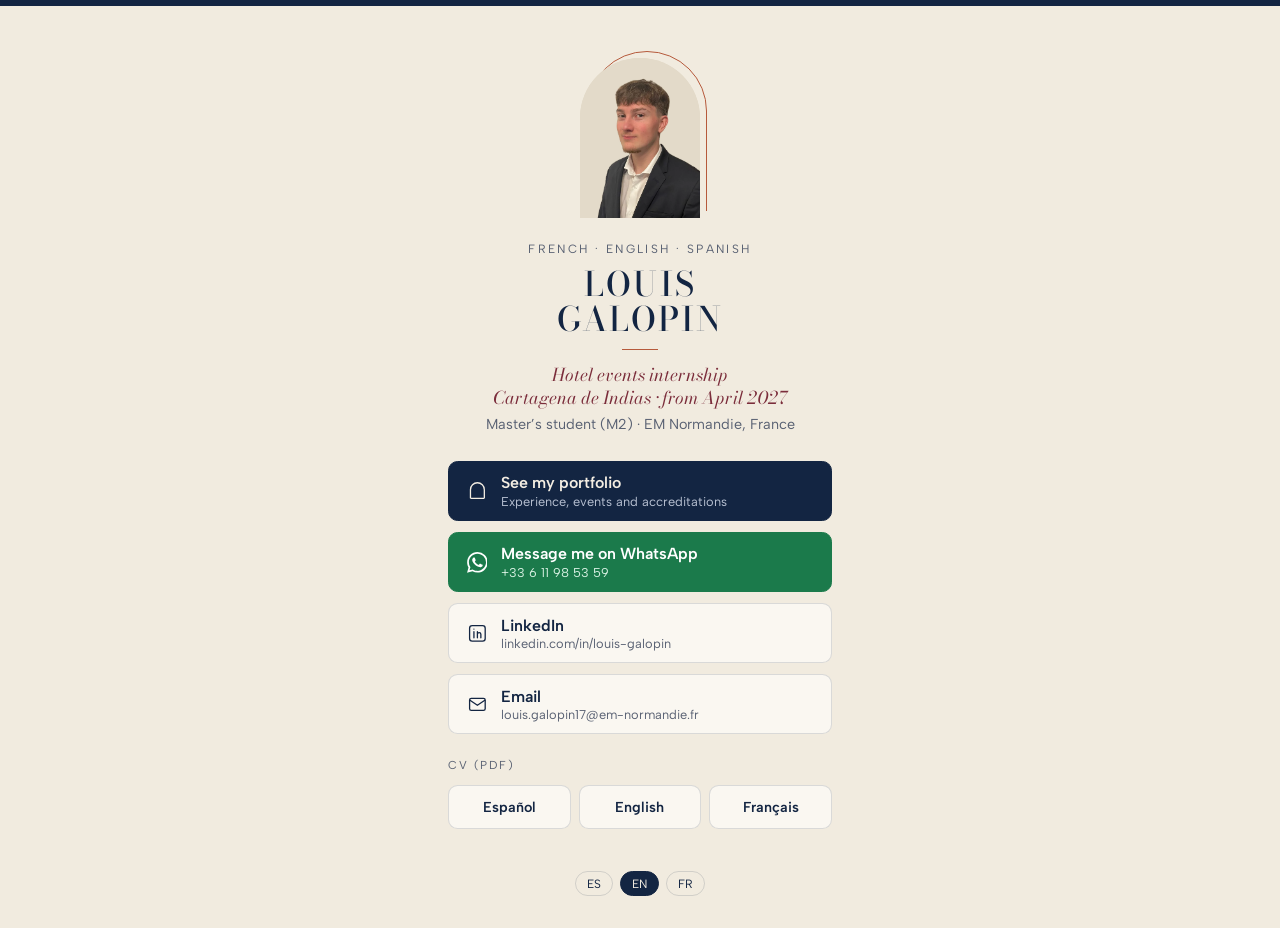
==== liens/index.html @ 1f198abb "Publish portfolio site Co-Authored-By: Claude Opus 5.5 <noreply@anthropic.com> Claude-Session: https" ====
<!doctype html>
<html lang="es">
<head>
<meta charset="utf-8">
<meta name="viewport" content="width=device-width, initial-scale=1, viewport-fit=cover">
<title>Louis Galopin · Enlaces</title>
<meta name="description" content="Portafolio, hoja de vida, WhatsApp y LinkedIn de Louis Galopin, estudiante de Máster 2 en EM Normandie.">
<meta name="theme-color" content="#132542">
<meta property="og:title" content="Louis Galopin · Práctica en eventos hoteleros">
<meta property="og:description" content="Portafolio, hoja de vida, WhatsApp y LinkedIn.">
<meta property="og:image" content="https://louisgalopin.github.io/og-image.jpg">
<meta property="og:url" content="https://louisgalopin.github.io/liens/">
<link rel="icon" href="../favicon.svg" type="image/svg+xml">
<link rel="apple-touch-icon" href="../apple-touch-icon.png">
<link rel="preconnect" href="https://fonts.googleapis.com">
<link rel="preconnect" href="https://fonts.gstatic.com" crossorigin>
<link rel="stylesheet" href="https://fonts.googleapis.com/css2?family=Albert+Sans:wght@400;500;600&family=Bodoni+Moda:ital,opsz,wght@0,6..96,400..600;1,6..96,400..600&display=swap">
<style>
:root{--paper:#faf7f1;--ivory:#f1ebdf;--navy:#132542;--ink:#1a2233;--muted:#586072;--bordeaux:#7b2d3b;--terracotta:#b65a3c;--gold:#e2b49b;--line:rgba(19,37,66,.14);--wa:#1b7a4b}
*{box-sizing:border-box}
html,body{margin:0}
body{min-height:100vh;background:var(--ivory);color:var(--ink);font-family:"Albert Sans","Segoe UI",system-ui,sans-serif;display:flex;flex-direction:column;align-items:center}
.top{width:100%;height:6px;background:var(--navy)}
main{width:100%;max-width:26rem;padding:2.5rem 1rem 2rem;display:flex;flex-direction:column;align-items:center;text-align:center}
.arch{position:relative;width:7.5rem;height:10rem;margin:.75rem 0 1.5rem}
.arch img{position:absolute;inset:0;width:100%;height:100%;object-fit:cover;object-position:50% 18%;border-radius:3.75rem 3.75rem 0 0;background:#e3dac8}
.arch svg{position:absolute;left:.45rem;top:-.45rem;overflow:visible}
.langs{font-size:.75rem;letter-spacing:.2em;text-transform:uppercase;color:var(--muted);margin:0}
h1{font-family:"Bodoni Moda",Didot,Georgia,serif;font-weight:500;font-size:2.1rem;letter-spacing:.06em;line-height:1.05;color:var(--navy);margin:.6rem 0 .8rem}
.rule{width:2.2rem;height:1px;background:var(--terracotta);margin:0 auto}
.tag{font-family:"Bodoni Moda",Didot,Georgia,serif;font-style:italic;font-size:1.1rem;line-height:1.35;color:var(--bordeaux);margin:.8rem 0 .3rem}
.sub{font-size:.9rem;color:var(--muted);margin:0 0 1.75rem}
nav{width:100%;display:grid;gap:.7rem}
.l{display:flex;align-items:center;gap:.85rem;min-height:3.4rem;padding:.7rem 1.1rem;border-radius:.6rem;background:var(--paper);border:1px solid var(--line);color:var(--navy);text-decoration:none;font-weight:600;font-size:1rem;text-align:left;transition:transform .25s ease,border-color .25s ease,background .25s ease}
.l:hover{transform:translateY(-2px);border-color:var(--navy)}
.l:focus-visible{outline:2px solid var(--navy);outline-offset:3px}
.l svg{flex:none;width:1.3rem;height:1.3rem}
.l span{flex:1}
.l small{display:block;font-weight:400;font-size:.8rem;color:var(--muted);margin-top:.1rem}
.l.primary{background:var(--navy);color:#f3ede2;border-color:var(--navy)}
.l.primary small{color:#b9c2d3}
.l.wa{background:var(--wa);color:#fff;border-color:var(--wa)}
.l.wa small{color:#d6efe1}
.cv{display:grid;grid-template-columns:repeat(3,minmax(0,1fr));gap:.5rem}
.cv a{min-height:2.75rem;display:flex;align-items:center;justify-content:center;gap:.35rem;border-radius:.6rem;background:var(--paper);border:1px solid var(--line);color:var(--navy);text-decoration:none;font-weight:600;font-size:.9rem}
.cv a:hover{border-color:var(--navy)}
.cv-label{font-size:.72rem;letter-spacing:.16em;text-transform:uppercase;color:var(--muted);margin:.8rem 0 .1rem;text-align:left}
footer{margin-top:2rem;font-size:.75rem;color:var(--muted)}
footer a{color:var(--muted)}
.switch{display:flex;gap:.4rem;justify-content:center;margin-top:.6rem}
.switch button{font:inherit;font-size:.75rem;border:1px solid var(--line);background:transparent;border-radius:999px;padding:.3rem .7rem;color:var(--navy);cursor:pointer}
.switch button[aria-pressed="true"]{background:var(--navy);color:#f3ede2;border-color:var(--navy)}
@media (prefers-reduced-motion:reduce){.l{transition:none}.l:hover{transform:none}}
</style>
</head>
<body>
<div class="top"></div>
<main>
  <div class="arch">
    <svg width="120" height="160" viewBox="0 0 120 160" aria-hidden="true"><path d="M.5 160V60A59.5 59.5 0 0 1 119.5 60V160" fill="none" stroke="#b65a3c" stroke-width="1"/></svg>
    <img src="../images/louis-galopin.webp" alt="Louis Galopin" width="120" height="160">
  </div>
  <p class="langs" data-t="langs">Francés · Inglés · Español</p>
  <h1>LOUIS<br>GALOPIN</h1>
  <div class="rule"></div>
  <p class="tag" data-t="tag">Práctica en eventos hoteleros<br>Cartagena de Indias · desde abril de 2027</p>
  <p class="sub" data-t="sub">Estudiante de Máster 2 · EM Normandie, Francia</p>

  <nav aria-label="Enlaces">
    <a class="l primary" href="../?ref=liens" data-goatcounter-click="liens-portfolio">
      <svg viewBox="0 0 24 24" fill="none" stroke="currentColor" stroke-width="1.5" aria-hidden="true"><path d="M4 20V10a8 8 0 0 1 16 0v10M4 20h16"/></svg>
      <span><span data-t="port">Ver mi portafolio</span><small data-t="portSub">Experiencia, eventos y acreditaciones</small></span>
    </a>
    <a class="l wa" id="wa" href="https://wa.me/33611985359" target="_blank" rel="noopener noreferrer" data-goatcounter-click="liens-whatsapp">
      <svg viewBox="0 0 24 24" fill="currentColor" aria-hidden="true"><path d="M12.05 0C5.5 0 .16 5.33.16 11.89c0 2.1.55 4.14 1.59 5.95L.06 24l6.3-1.65a11.9 11.9 0 0 0 5.69 1.45c6.55 0 11.89-5.34 11.89-11.9 0-3.17-1.24-6.16-3.48-8.41A11.82 11.82 0 0 0 12.05 0m0 21.78a9.87 9.87 0 0 1-5.03-1.37l-.36-.22-3.74.98 1-3.65-.24-.37a9.86 9.86 0 0 1-1.51-5.26c0-5.45 4.44-9.88 9.89-9.88 2.64 0 5.12 1.03 6.99 2.9a9.82 9.82 0 0 1 2.89 7c0 5.45-4.44 9.88-9.89 9.88m5.42-7.4c-.3-.15-1.76-.87-2.03-.97-.27-.1-.47-.15-.67.15-.2.3-.77.97-.94 1.16-.17.2-.35.22-.64.08-.3-.15-1.26-.47-2.39-1.48-.88-.79-1.48-1.76-1.65-2.06-.17-.3-.02-.46.13-.6.13-.14.3-.35.45-.52.15-.18.2-.3.3-.5.1-.2.05-.37-.03-.52-.07-.15-.67-1.61-.91-2.21-.24-.58-.49-.5-.67-.51h-.57c-.2 0-.52.07-.79.37-.27.3-1.04 1.02-1.04 2.48 0 1.46 1.07 2.88 1.21 3.07.15.2 2.1 3.2 5.08 4.49.71.31 1.26.49 1.7.63.71.22 1.36.19 1.87.12.57-.09 1.76-.72 2-1.41.25-.7.25-1.29.18-1.42-.08-.12-.28-.2-.57-.34"/></svg>
      <span><span data-t="wa">Escríbame por WhatsApp</span><small>+33 6 11 98 53 59</small></span>
    </a>
    <a class="l" href="https://www.linkedin.com/in/louis-galopin/" target="_blank" rel="noopener noreferrer" data-goatcounter-click="liens-linkedin">
      <svg viewBox="0 0 24 24" fill="none" stroke="currentColor" stroke-width="1.5" aria-hidden="true"><rect x="3" y="3" width="18" height="18" rx="3"/><path d="M8 10v7M8 7v.01M12 17v-4a2 2 0 0 1 4 0v4M12 10v7" stroke-linecap="round"/></svg>
      <span>LinkedIn<small>linkedin.com/in/louis-galopin</small></span>
    </a>
    <a class="l" href="mailto:louis.galopin17@em-normandie.fr" data-goatcounter-click="liens-email">
      <svg viewBox="0 0 24 24" fill="none" stroke="currentColor" stroke-width="1.5" aria-hidden="true"><rect x="3" y="5" width="18" height="14" rx="2"/><path d="M3 7l9 6 9-6"/></svg>
      <span><span data-t="mail">Correo</span><small>louis.galopin17@em-normandie.fr</small></span>
    </a>
    <p class="cv-label" data-t="cv">Hoja de vida (PDF)</p>
    <div class="cv">
      <a href="../cv/Louis_GALOPIN_CV_ES.pdf" download data-goatcounter-click="liens-cv-es">Español</a>
      <a href="../cv/Louis_GALOPIN_CV_EN.pdf" download data-goatcounter-click="liens-cv-en">English</a>
      <a href="../cv/Louis_GALOPIN_CV_FR.pdf" download data-goatcounter-click="liens-cv-fr">Français</a>
    </div>
  </nav>

  <footer>
    <div class="switch" role="group" aria-label="Idioma">
      <button type="button" data-lang="es">ES</button><button type="button" data-lang="en">EN</button><button type="button" data-lang="fr">FR</button>
    </div>
  </footer>
</main>
<script>
// Code GoatCounter (le même que dans src/config/site.ts). Vide = pas de comptage.
var GOATCOUNTER = "";
var T = {
  es: {langs:"Francés · Inglés · Español", tag:"Práctica en eventos hoteleros<br>Cartagena de Indias · desde abril de 2027", sub:"Estudiante de Máster 2 · EM Normandie, Francia", port:"Ver mi portafolio", portSub:"Experiencia, eventos y acreditaciones", wa:"Escríbame por WhatsApp", mail:"Correo", cv:"Hoja de vida (PDF)", msg:"Hola Louis, conocí su portafolio y me gustaría hablar con usted sobre una práctica."},
  en: {langs:"French · English · Spanish", tag:"Hotel events internship<br>Cartagena de Indias · from April 2027", sub:"Master’s student (M2) · EM Normandie, France", port:"See my portfolio", portSub:"Experience, events and accreditations", wa:"Message me on WhatsApp", mail:"Email", cv:"CV (PDF)", msg:"Hello Louis, I came across your portfolio and would like to talk with you about an internship."},
  fr: {langs:"Français · Anglais · Espagnol", tag:"Stage en événementiel hôtelier<br>Carthagène des Indes · dès avril 2027", sub:"Étudiant en Master 2 · EM Normandie", port:"Voir mon portfolio", portSub:"Expériences, événements et accréditations", wa:"Écrivez-moi sur WhatsApp", mail:"E-mail", cv:"CV (PDF)", msg:"Bonjour Louis, j’ai découvert votre portfolio et j’aimerais échanger avec vous au sujet d’un stage."}
};
function setLang(l){
  var d=T[l]||T.es; document.documentElement.lang=l;
  document.querySelectorAll("[data-t]").forEach(function(el){ var k=el.getAttribute("data-t"); if(d[k]!=null) el.innerHTML=d[k]; });
  document.getElementById("wa").href="https://wa.me/33611985359?text="+encodeURIComponent(d.msg);
  document.querySelectorAll(".switch button").forEach(function(b){ b.setAttribute("aria-pressed", String(b.dataset.lang===l)); });
}
var pref=(navigator.language||"es").slice(0,2); setLang(T[pref]?pref:"es");
document.querySelectorAll(".switch button").forEach(function(b){ b.addEventListener("click",function(){ setLang(b.dataset.lang); }); });
if (GOATCOUNTER) { var s=document.createElement("script"); s.async=true; s.src="https://gc.zgo.at/count.js"; s.dataset.goatcounter="https://"+GOATCOUNTER+".goatcounter.com/count"; document.head.appendChild(s); }
</script>
</body>
</html>
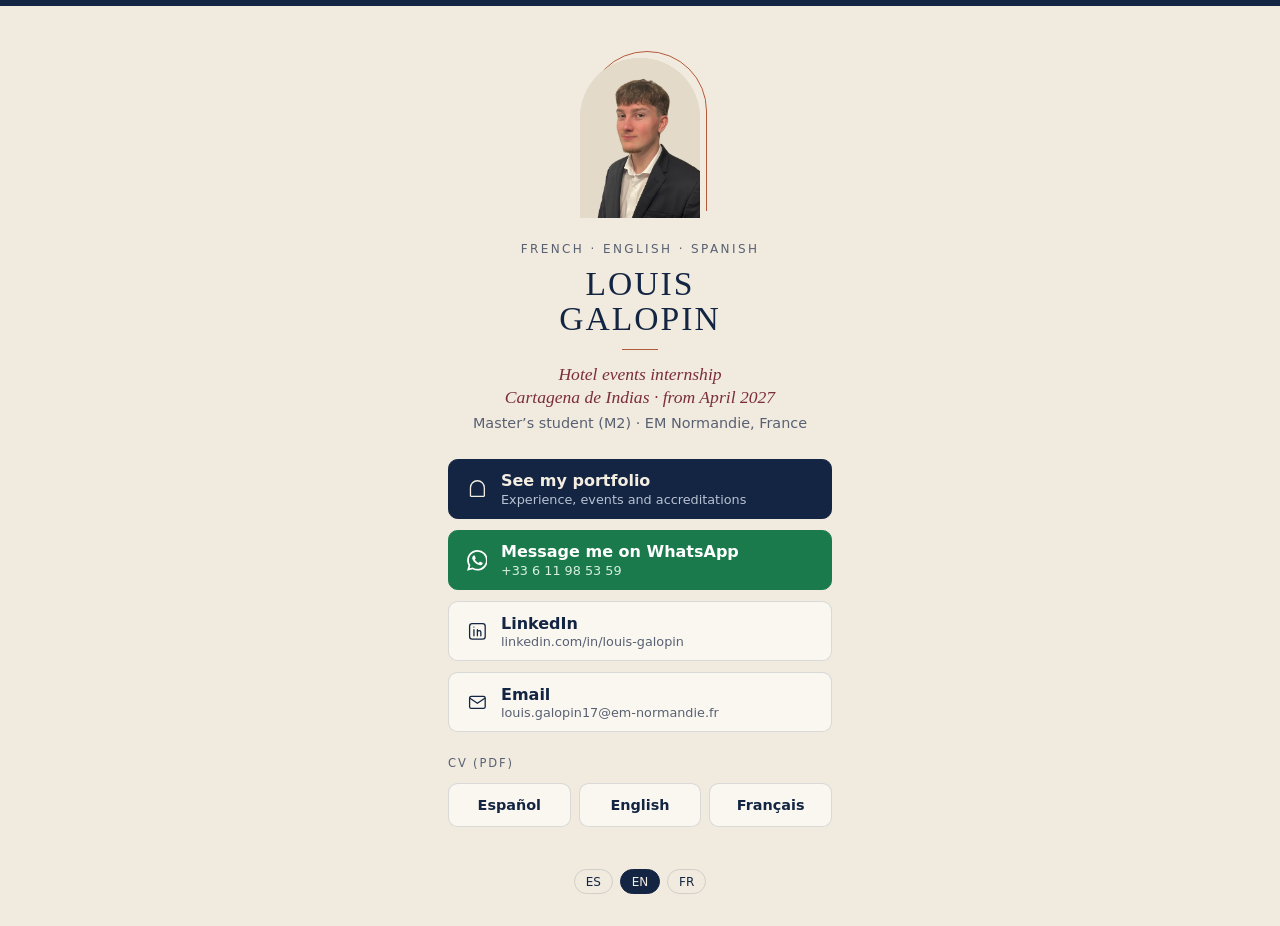
==== commit ce2fe9b0: "Basic security headers and image protection (watermarked accreditations) Co-Authored-By: Claude Opus" ====
--- a/liens/index.html
+++ b/liens/index.html
@@ -2,6 +2,8 @@
 <html lang="es">
 <head>
 <meta charset="utf-8">
+<meta http-equiv="Content-Security-Policy" content="default-src 'self'; script-src 'self' https://gc.zgo.at; style-src 'self' 'unsafe-inline' https://fonts.googleapis.com; font-src https://fonts.gstatic.com; img-src 'self' data: https://*.goatcounter.com; connect-src 'self' https://*.goatcounter.com; object-src 'none'; base-uri 'self'; form-action 'none'">
+<meta name="referrer" content="strict-origin-when-cross-origin">
 <meta name="viewport" content="width=device-width, initial-scale=1, viewport-fit=cover">
 <title>Louis Galopin · Enlaces</title>
 <meta name="description" content="Portafolio, hoja de vida, WhatsApp y LinkedIn de Louis Galopin, estudiante de Máster 2 en EM Normandie.">
@@ -23,7 +25,7 @@
 .top{width:100%;height:6px;background:var(--navy)}
 main{width:100%;max-width:26rem;padding:2.5rem 1rem 2rem;display:flex;flex-direction:column;align-items:center;text-align:center}
 .arch{position:relative;width:7.5rem;height:10rem;margin:.75rem 0 1.5rem}
-.arch img{position:absolute;inset:0;width:100%;height:100%;object-fit:cover;object-position:50% 18%;border-radius:3.75rem 3.75rem 0 0;background:#e3dac8}
+.arch img{-webkit-user-drag:none;user-select:none;-webkit-touch-callout:none;pointer-events:none;position:absolute;inset:0;width:100%;height:100%;object-fit:cover;object-position:50% 18%;border-radius:3.75rem 3.75rem 0 0;background:#e3dac8}
 .arch svg{position:absolute;left:.45rem;top:-.45rem;overflow:visible}
 .langs{font-size:.75rem;letter-spacing:.2em;text-transform:uppercase;color:var(--muted);margin:0}
 h1{font-family:"Bodoni Moda",Didot,Georgia,serif;font-weight:500;font-size:2.1rem;letter-spacing:.06em;line-height:1.05;color:var(--navy);margin:.6rem 0 .8rem}
@@ -97,23 +99,6 @@
     </div>
   </footer>
 </main>
-<script>
-// Code GoatCounter (le même que dans src/config/site.ts). Vide = pas de comptage.
-var GOATCOUNTER = "";
-var T = {
-  es: {langs:"Francés · Inglés · Español", tag:"Práctica en eventos hoteleros<br>Cartagena de Indias · desde abril de 2027", sub:"Estudiante de Máster 2 · EM Normandie, Francia", port:"Ver mi portafolio", portSub:"Experiencia, eventos y acreditaciones", wa:"Escríbame por WhatsApp", mail:"Correo", cv:"Hoja de vida (PDF)", msg:"Hola Louis, conocí su portafolio y me gustaría hablar con usted sobre una práctica."},
-  en: {langs:"French · English · Spanish", tag:"Hotel events internship<br>Cartagena de Indias · from April 2027", sub:"Master’s student (M2) · EM Normandie, France", port:"See my portfolio", portSub:"Experience, events and accreditations", wa:"Message me on WhatsApp", mail:"Email", cv:"CV (PDF)", msg:"Hello Louis, I came across your portfolio and would like to talk with you about an internship."},
-  fr: {langs:"Français · Anglais · Espagnol", tag:"Stage en événementiel hôtelier<br>Carthagène des Indes · dès avril 2027", sub:"Étudiant en Master 2 · EM Normandie", port:"Voir mon portfolio", portSub:"Expériences, événements et accréditations", wa:"Écrivez-moi sur WhatsApp", mail:"E-mail", cv:"CV (PDF)", msg:"Bonjour Louis, j’ai découvert votre portfolio et j’aimerais échanger avec vous au sujet d’un stage."}
-};
-function setLang(l){
-  var d=T[l]||T.es; document.documentElement.lang=l;
-  document.querySelectorAll("[data-t]").forEach(function(el){ var k=el.getAttribute("data-t"); if(d[k]!=null) el.innerHTML=d[k]; });
-  document.getElementById("wa").href="https://wa.me/33611985359?text="+encodeURIComponent(d.msg);
-  document.querySelectorAll(".switch button").forEach(function(b){ b.setAttribute("aria-pressed", String(b.dataset.lang===l)); });
-}
-var pref=(navigator.language||"es").slice(0,2); setLang(T[pref]?pref:"es");
-document.querySelectorAll(".switch button").forEach(function(b){ b.addEventListener("click",function(){ setLang(b.dataset.lang); }); });
-if (GOATCOUNTER) { var s=document.createElement("script"); s.async=true; s.src="https://gc.zgo.at/count.js"; s.dataset.goatcounter="https://"+GOATCOUNTER+".goatcounter.com/count"; document.head.appendChild(s); }
-</script>
+<script src="liens.js"></script>
 </body>
 </html>
